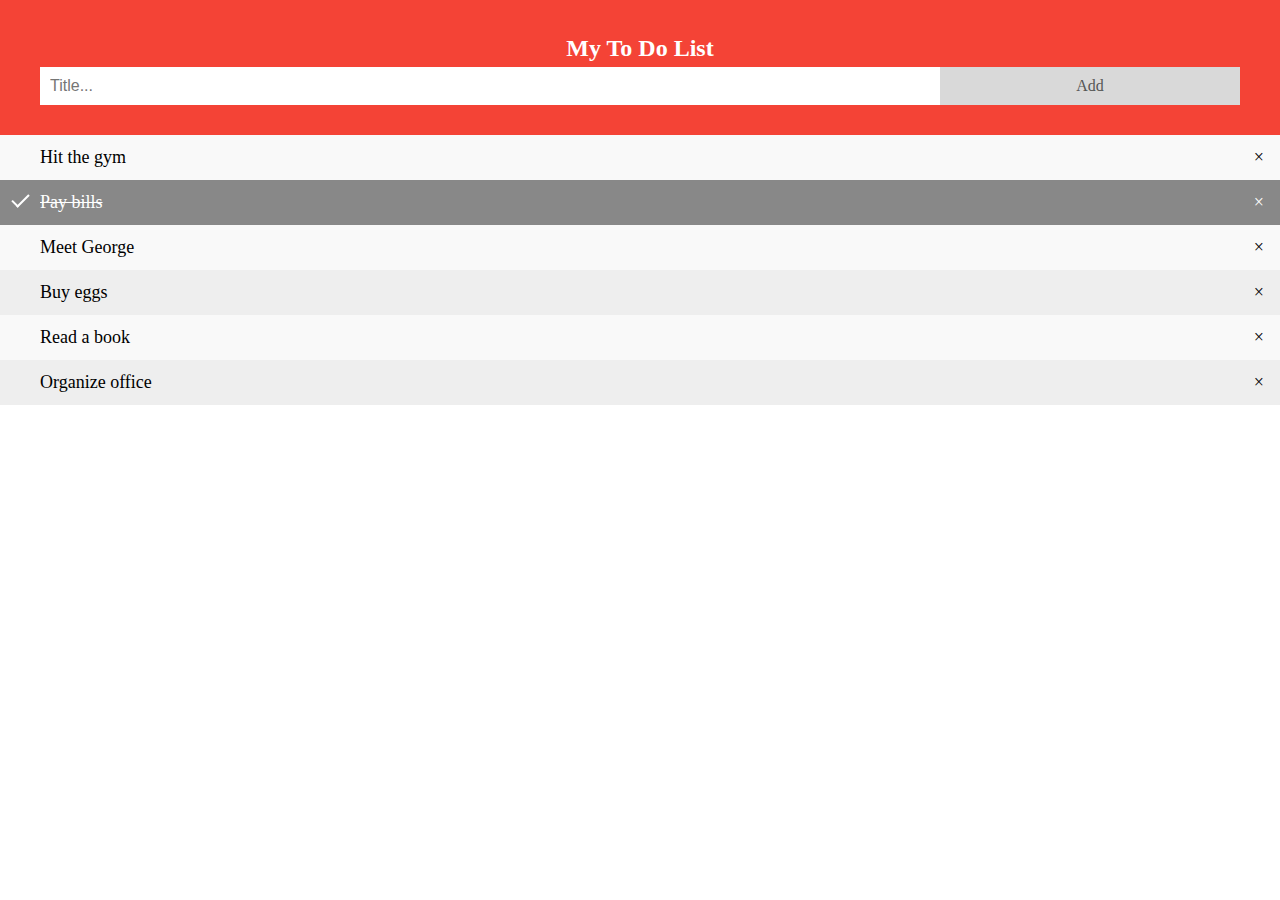
==== firstpage.html @ b87d2c20 "first commit" ====
<!DOCTYPE html>
<html>
<head>
<meta name="viewport" content="width=device-width, initial-scale=1">
<link rel="stylesheet" href="firstpage.css">
</head>
<body>

<div id="myDIV" class="header">
  <h2 style="margin:5px">My To Do List</h2>
  <input type="text" id="myInput" placeholder="Title...">
  <span onclick="newElement()" class="addBtn">Add</span>
</div>

<ul id="myUL">
  <li>Hit the gym</li>
  <li class="checked">Pay bills</li>
  <li>Meet George</li>
  <li>Buy eggs</li>
  <li>Read a book</li>
  <li>Organize office</li>
</ul>

<script>

// Create a "close" button and append it to each list item
var myNodelist = document.getElementsByTagName("LI");
var i;
for (i = 0; i < myNodelist.length; i++) {
  var span = document.createElement("SPAN");
  var txt = document.createTextNode("\u00D7");
  span.className = "close";
  span.appendChild(txt);
  myNodelist[i].appendChild(span);
}

// Click on a close button to hide the current list item
var close = document.getElementsByClassName("close");
var i;
for (i = 0; i < close.length; i++) {
  close[i].onclick = function() {
    var div = this.parentElement;
    div.style.display = "none";
  }
}

// Add a "checked" symbol when clicking on a list item
var list = document.querySelector('ul');
list.addEventListener('click', function(ev) {
  if (ev.target.tagName === 'LI') {
    ev.target.classList.toggle('checked');
  }
}, false);
//Ente

// Create a new list item when clicking on the "Add" button
function newElement() {
  var li = document.createElement("li");
  var inputValue = document.getElementById("myInput").value;
  var t = document.createTextNode(inputValue);
  li.appendChild(t);
  if (inputValue === '') {
    alert("You must write something!");
  } else {
    document.getElementById("myUL").appendChild(li);
  }
  document.getElementById("myInput").value = "";

  var span = document.createElement("SPAN");
  var txt = document.createTextNode("\u00D7");
  span.className = "close";
  span.appendChild(txt);
  li.appendChild(span);

  for (i = 0; i < close.length; i++) {
    close[i].onclick = function() {
      var div = this.parentElement;
      div.style.display = "none";
    }
  }
}

</script>

</body>
</html>
---- firstpage.css ----
body {
  margin: 0;
  min-width: 250px;
}

/* Include the padding and border in an element's total width and height */
* {
  box-sizing: border-box;
}

/* Remove margins and padding from the list */
ul {
  margin: 0;
  padding: 0;
}

/* Style the list items */
ul li {
  cursor: pointer;
  position: relative;
  padding: 12px 8px 12px 40px;
  list-style-type: none;
  background: #eee;
  font-size: 18px;
  transition: 0.2s;
  
  /* make the list items unselectable */
  -webkit-user-select: none;
  -moz-user-select: none;
  -ms-user-select: none;
  user-select: none;
}

/* Set all odd list items to a different color (zebra-stripes) */
ul li:nth-child(odd) {
  background: #f9f9f9;
}

/* Darker background-color on hover */
ul li:hover {
  background: #ddd;
}

/* When clicked on, add a background color and strike out text */
ul li.checked {
  background: #888;
  color: #fff;
  text-decoration: line-through;
}

/* Add a "checked" mark when clicked on */
ul li.checked::before {
  content: '';
  position: absolute;
  border-color: #fff;
  border-style: solid;
  border-width: 0 2px 2px 0;
  top: 10px;
  left: 16px;
  transform: rotate(45deg);
  height: 15px;
  width: 7px;
}

/* Style the close button */
.close {
  position: absolute;
  right: 0;
  top: 0;
  padding: 12px 16px 12px 16px;
}

.close:hover {
  background-color: #f44336;
  color: white;
}

/* Style the header */
.header {
  background-color: #f44336;
  padding: 30px 40px;
  color: white;
  text-align: center;
}

/* Clear floats after the header */
.header:after {
  content: "";
  display: table;
  clear: both;
}

/* Style the input */
input {
  margin: 0;
  border: none;
  border-radius: 0;
  width: 75%;
  padding: 10px;
  float: left;
  font-size: 16px;
}

/* Style the "Add" button */
.addBtn {
  padding: 10px;
  width: 25%;
  background: #d9d9d9;
  color: #555;
  float: left;
  text-align: center;
  font-size: 16px;
  cursor: pointer;
  transition: 0.3s;
  border-radius: 0;
}

.addBtn:hover {
  background-color: #bbb;
}
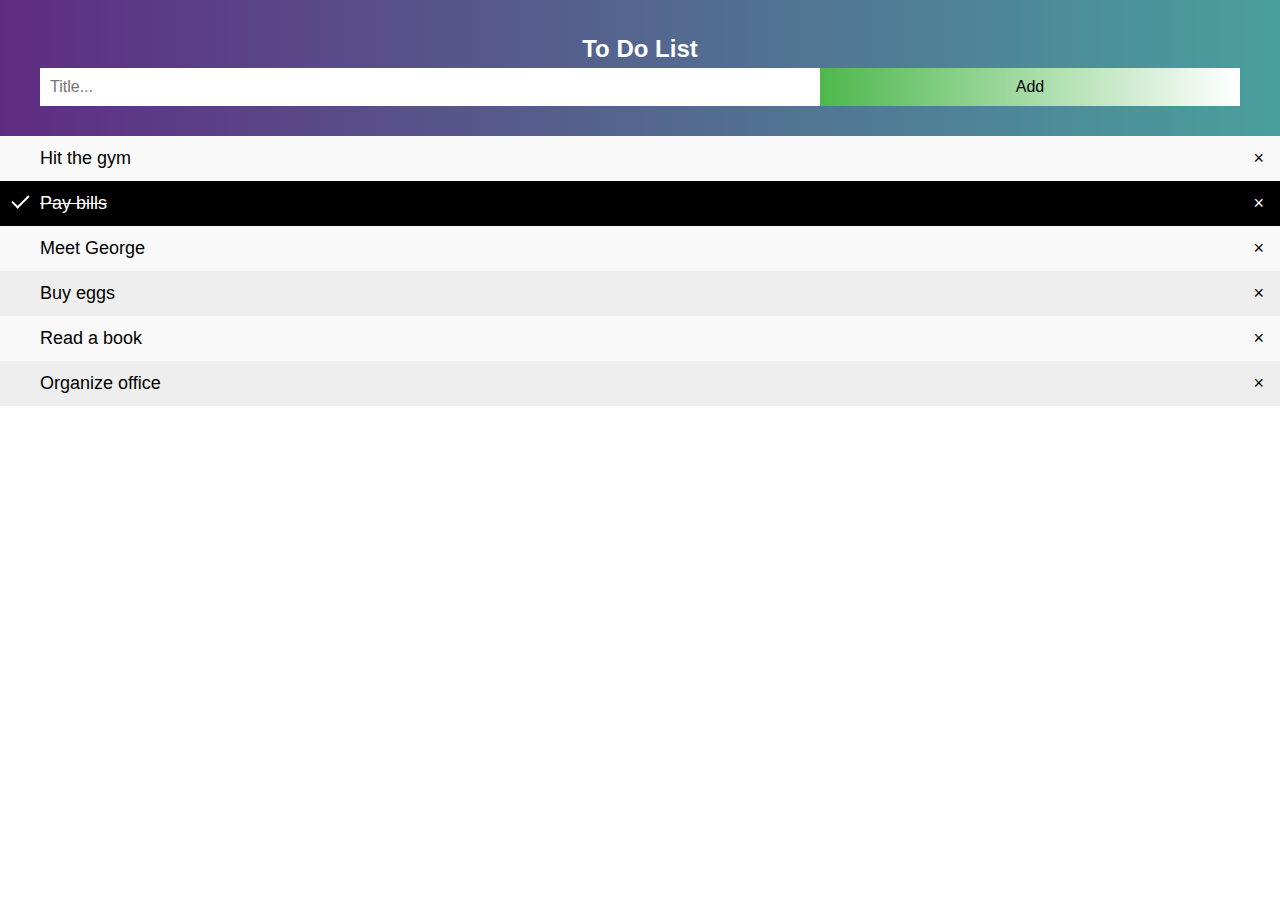
==== commit 60297d06: "change input design" ====
--- a/firstpage.html
+++ b/firstpage.html
@@ -7,7 +7,7 @@
 <body>
 
 <div id="myDIV" class="header">
-  <h2 style="margin:5px">My To Do List</h2>
+  <h2 style="margin:5px">To Do List</h2>
   <input type="text" id="myInput" placeholder="Title...">
   <span onclick="newElement()" class="addBtn">Add</span>
 </div>
@@ -51,7 +51,7 @@
     ev.target.classList.toggle('checked');
   }
 }, false);
-//Ente
+//Enter
 
 // Create a new list item when clicking on the "Add" button
 function newElement() {
--- a/firstpage.css
+++ b/firstpage.css
@@ -1,6 +1,11 @@
 body {
   margin: 0;
   min-width: 250px;
+  font-family:Verdana, sans-serif
+}
+
+h2 {
+  font-family: Hevetica, sans-serif;  
 }
 
 /* Include the padding and border in an element's total width and height */
@@ -23,7 +28,7 @@
   background: #eee;
   font-size: 18px;
   transition: 0.2s;
-  
+
   /* make the list items unselectable */
   -webkit-user-select: none;
   -moz-user-select: none;
@@ -43,7 +48,7 @@
 
 /* When clicked on, add a background color and strike out text */
 ul li.checked {
-  background: #888;
+  background: black;
   color: #fff;
   text-decoration: line-through;
 }
@@ -71,13 +76,13 @@
 }
 
 .close:hover {
-  background-color: #f44336;
+  background-image: linear-gradient(to right,#5f2c82, #49a09d);
   color: white;
 }
 
 /* Style the header */
 .header {
-  background-color: #f44336;
+  background-image: linear-gradient(to right,#5f2c82 , #49a09d);
   padding: 30px 40px;
   color: white;
   text-align: center;
@@ -95,7 +100,7 @@
   margin: 0;
   border: none;
   border-radius: 0;
-  width: 75%;
+  width: 65%;
   padding: 10px;
   float: left;
   font-size: 16px;
@@ -104,9 +109,9 @@
 /* Style the "Add" button */
 .addBtn {
   padding: 10px;
-  width: 25%;
-  background: #d9d9d9;
-  color: #555;
+  width: 35%;
+  background:linear-gradient(to right, rgb(77, 184, 77), white);
+  color: black;
   float: left;
   text-align: center;
   font-size: 16px;
@@ -116,5 +121,5 @@
 }
 
 .addBtn:hover {
-  background-color: #bbb;
+  background-color: white;
 }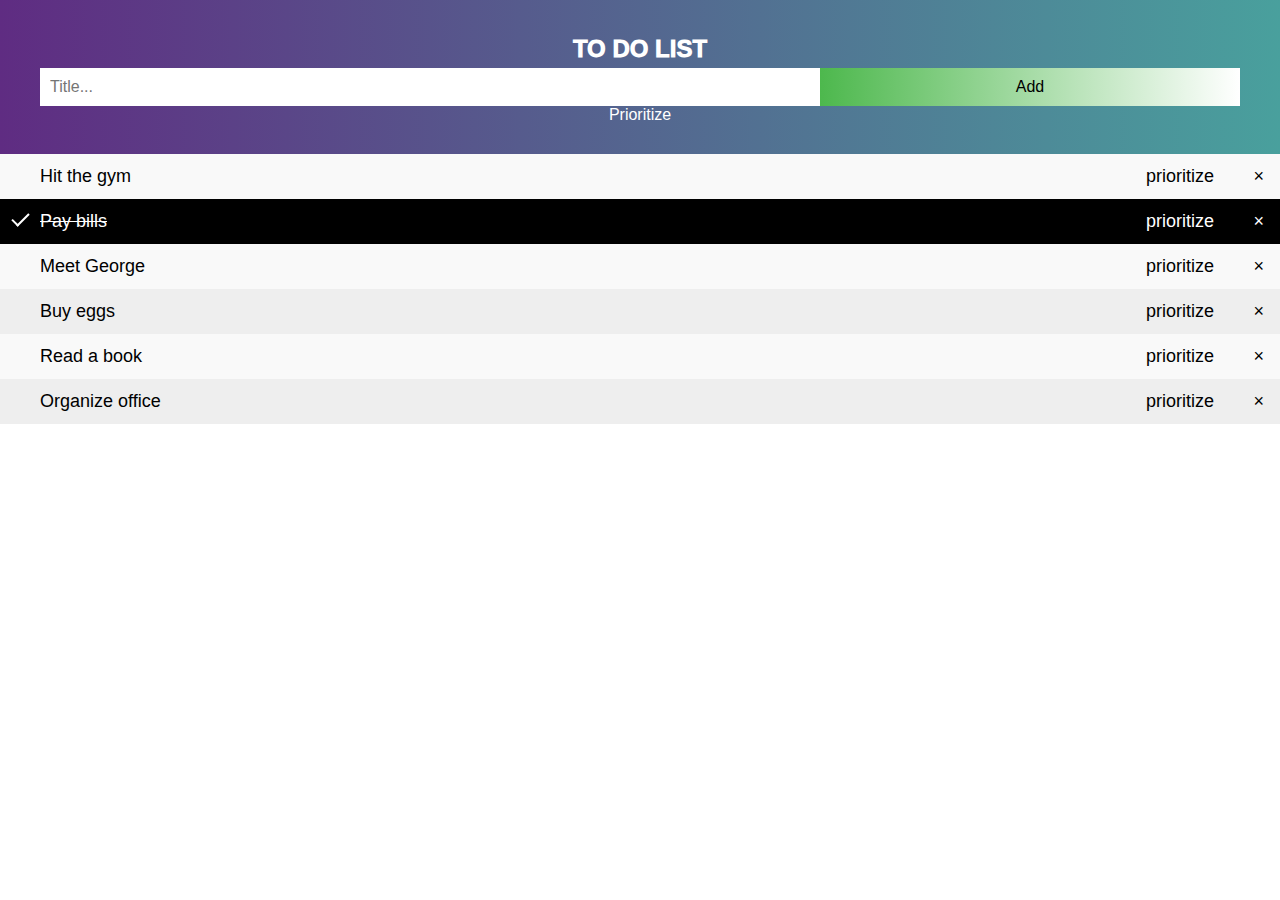
==== commit 83cafbdf: "Created Prioritize" ====
--- a/firstpage.html
+++ b/firstpage.html
@@ -7,9 +7,10 @@
 <body>
 
 <div id="myDIV" class="header">
-  <h2 style="margin:5px">To Do List</h2>
+  <h2 style="margin:5px">TO DO LIST</h2>
   <input type="text" id="myInput" placeholder="Title...">
   <span onclick="newElement()" class="addBtn">Add</span>
+  <span onclick="MoveToTop(lst)" class="prioBtn">Prioritize</span>
 </div>
 
 <ul id="myUL">
@@ -32,6 +33,28 @@
   span.className = "close";
   span.appendChild(txt);
   myNodelist[i].appendChild(span);
+}
+
+// Create a "prioritize" button and append it to each list item 
+// moves the item up after pressing prioritize button 
+var myNodelist = document.getElementsByTagName("LI");
+var i;
+for (i = 0; i < myNodelist.length; i++) {
+  var span = document.createElement("SPAN");
+  var txt = document.createTextNode("prioritize");
+  span.className = "prioritize";
+  span.appendChild(txt);
+  myNodelist[i].appendChild(span);
+}
+
+//click on a prioritize button to move the list item to the top of the list
+var prioritize = document.getElementsByClassName("prioritize");
+var i;
+for (i = 0; i < prioritize.length; i++) {
+  prioritize[i].onclick = function() {
+    var div = this.parentElement;
+    div.style.display = "none";
+  }
 }
 
 // Click on a close button to hide the current list item
@@ -68,16 +91,46 @@
 
   var span = document.createElement("SPAN");
   var txt = document.createTextNode("\u00D7");
+  var prioritize = document.createTextNode("prioritize");
+
   span.className = "close";
+  span.className = "prioritize";
+  span.appendChild(prioritize);
   span.appendChild(txt);
   li.appendChild(span);
 
-  for (i = 0; i < close.length; i++) {
+   for (i = 0; i < close.length; i++) {
     close[i].onclick = function() {
-      var div = this.parentElement;
+       var div = this.parentElement;
       div.style.display = "none";
     }
+    
+   }
+  //  span.className = "prioritize";
+  //  span.appendChild(prioritize);
+  //  li.appendChild(span);
+
+  for (i = 0; i < prioritize.length; i++) {
+    prioritize[i].onclick = function() {
+    var div = this.parentElement;
+    div.style.display = "none";
+    }
   }
+
+}
+
+function MoveToTop(lst) {
+   var selected = new Array();
+        var options = lst.getElementsByTagName("OPTION");
+        for (var i = 0; i < options.length; i++) {
+            if (options[i].selected) {
+                selected.push(options[i]);
+                lst.removeChild(options[i]);
+            }
+        }
+        for (var i = 0; i < selected.length; i++) {
+            lst.insertBefore(selected[i], options[0]);
+        }
 }
 
 </script>
--- a/firstpage.css
+++ b/firstpage.css
@@ -5,7 +5,8 @@
 }
 
 h2 {
-  font-family: Hevetica, sans-serif;  
+  font-family: Hevetica, sans-serif;
+  font-weight: 1000;
 }
 
 /* Include the padding and border in an element's total width and height */
@@ -75,7 +76,20 @@
   padding: 12px 16px 12px 16px;
 }
 
+/* Style the prioritize button */
+.prioritize {
+  position: absolute;
+  right: 50px;
+  top: 0;
+  padding: 12px 16px 12px 16px;
+}
+
 .close:hover {
+  background-image: linear-gradient(to right,#5f2c82, #49a09d);
+  color: white;
+}
+
+.prioritize:hover {
   background-image: linear-gradient(to right,#5f2c82, #49a09d);
   color: white;
 }
